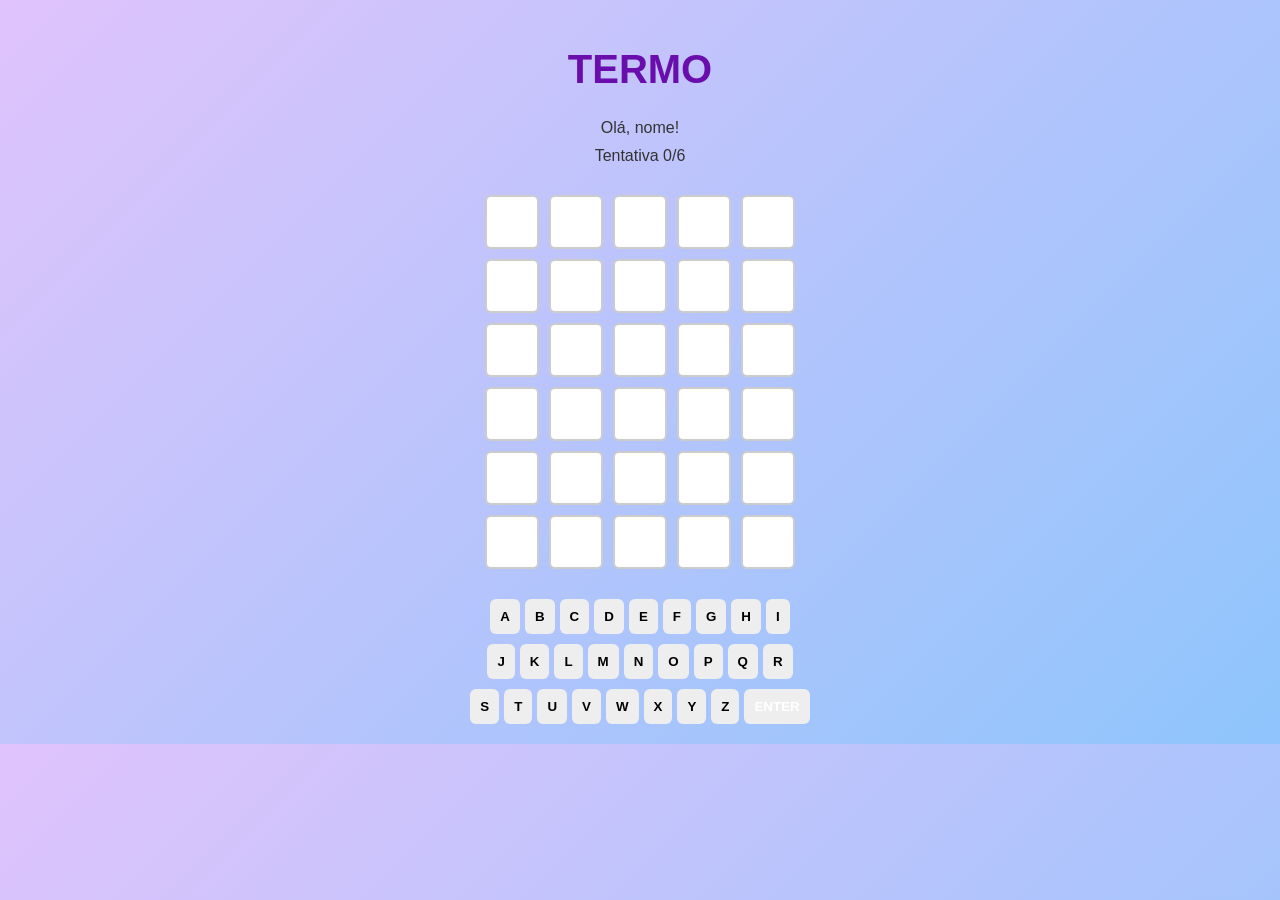
==== game/game.html @ f257c261 "Primeiro commit" ====
<!DOCTYPE html>
<html lang="pt-BR">
<head>
  <meta charset="UTF-8">
  <title>TERMO - Jogo</title>
  <link rel="stylesheet" href="css/game.css">
</head>
<body>
  <div class="container">
    <h1 class="title">TERMO</h1>
    <p class="subtitle">Olá, nome!</p>
    <p class="attempts">Tentativa 0/6</p>

    <!-- Grid de tentativas -->
    <div class="grid">
      <!-- 6 linhas, 5 colunas -->
      <!-- Cada linha pode ser preenchida via JS -->
      <div class="row">
        <div class="cell"></div><div class="cell"></div><div class="cell"></div><div class="cell"></div><div class="cell"></div>
      </div>
      <div class="row">
        <div class="cell"></div><div class="cell"></div><div class="cell"></div><div class="cell"></div><div class="cell"></div>
      </div>
      <div class="row">
        <div class="cell"></div><div class="cell"></div><div class="cell"></div><div class="cell"></div><div class="cell"></div>
      </div>
      <div class="row">
        <div class="cell"></div><div class="cell"></div><div class="cell"></div><div class="cell"></div><div class="cell"></div>
      </div>
      <div class="row">
        <div class="cell"></div><div class="cell"></div><div class="cell"></div><div class="cell"></div><div class="cell"></div>
      </div>
      <div class="row">
        <div class="cell"></div><div class="cell"></div><div class="cell"></div><div class="cell"></div><div class="cell"></div>
      </div>
    </div>

    <!-- Teclado virtual -->
    <div class="keyboard">
      <div class="keyboard-row">
        <button>A</button><button>B</button><button>C</button><button>D</button><button>E</button><button>F</button><button>G</button><button>H</button><button>I</button>
      </div>
      <div class="keyboard-row">
        <button>J</button><button>K</button><button>L</button><button>M</button><button>N</button><button>O</button><button>P</button><button>Q</button><button>R</button>
      </div>
      <div class="keyboard-row">
        <button>S</button><button>T</button><button>U</button><button>V</button><button>W</button><button>X</button><button>Y</button><button>Z</button>
        <button class="enter">ENTER</button>
      </div>
    </div>
  </div>

  <script src="js/game.js"></script>
</body>
</html>
---- game/css/game.css ----
body {
  font-family: Arial, sans-serif;
  margin: 0;
  padding: 0;
  background: linear-gradient(135deg, #e0c3fc, #8ec5fc);
  text-align: center;
}

.container {
  max-width: 600px;
  margin: 0 auto;
  padding: 20px;
}

.title {
  font-size: 2.5rem;
  color: #6a0dad;
}

.subtitle, .attempts {
  margin: 10px 0;
  color: #333;
}

.grid {
  display: flex;
  flex-direction: column;
  gap: 10px;
  margin: 30px 0;
}

.row {
  display: flex;
  justify-content: center;
  gap: 10px;
}

.cell {
  width: 50px;
  height: 50px;
  border: 2px solid #ccc;
  border-radius: 6px;
  background: #fff;
  font-size: 1.5rem;
  display: flex;
  align-items: center;
  justify-content: center;
}

.keyboard {
  display: flex;
  flex-direction: column;
  gap: 10px;
}

.keyboard-row {
  display: flex;
  justify-content: center;
  gap: 5px;
}

.keyboard button {
  padding: 10px;
  border: none;
  border-radius: 6px;
  background: #eee;
  font-weight: bold;
  cursor: pointer;
}

.keyboard button:hover {
  background: #ddd;
}

.enter {
  background: #6a0dad;
  color: #fff;
}
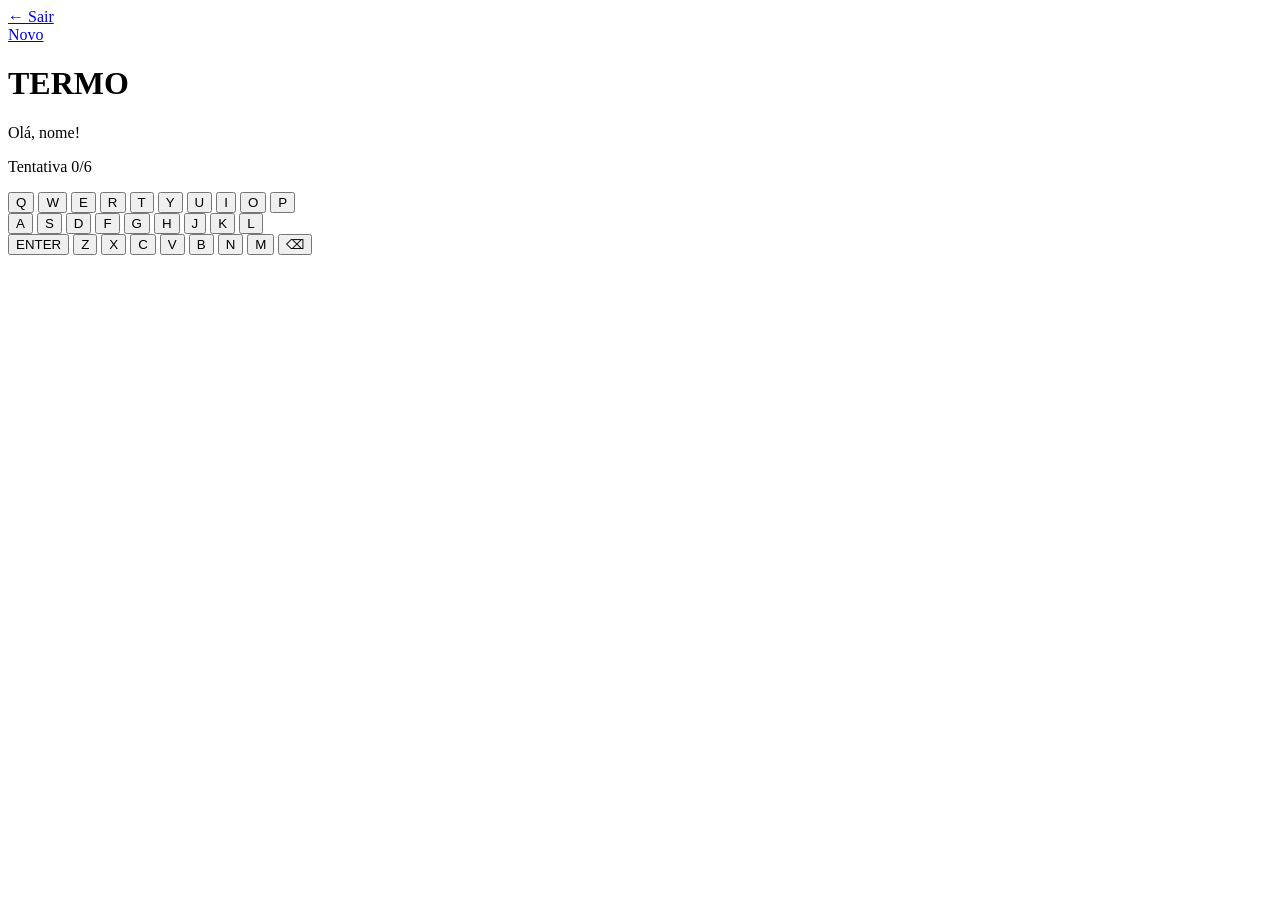
==== commit ac452064: "Update game.html" ====
--- a/game/game.html
+++ b/game/game.html
@@ -1,55 +1,108 @@
 <!DOCTYPE html>
 <html lang="pt-BR">
 <head>
-  <meta charset="UTF-8">
-  <title>TERMO - Jogo</title>
-  <link rel="stylesheet" href="css/game.css">
+    <meta charset="UTF-8">
+    <title>TERMO - Jogo</title>
+    <link rel="stylesheet" href="game_style.css">
 </head>
 <body>
-  <div class="container">
+    <div class="top">
+        <div class="back">
+            <a href="../index.html">← Sair</a>
+        </div>
+        <div class="new">
+            <a href="game.html"> Novo</a>
+        </div>
+    </div>
     <h1 class="title">TERMO</h1>
     <p class="subtitle">Olá, nome!</p>
     <p class="attempts">Tentativa 0/6</p>
+    <div class="card">
+        <!-- Grid de tentativas -->
+        <div class="grid">
+            <!-- 6 linhas, 5 colunas -->
+            <!-- Cada linha pode ser preenchida via JS -->
+            <div class="row">
+                <div class="cell"></div>
+                <div class="cell"></div>
+                <div class="cell"></div>
+                <div class="cell"></div>
+                <div class="cell"></div>
+            </div>
+            <div class="row">
+                <div class="cell"></div>
+                <div class="cell"></div>
+                <div class="cell"></div>
+                <div class="cell"></div>
+                <div class="cell"></div>
+            </div>
+            <div class="row">
+                <div class="cell"></div>
+                <div class="cell"></div>
+                <div class="cell"></div>
+                <div class="cell"></div>
+                <div class="cell"></div>
+            </div>
+            <div class="row">
+                <div class="cell"></div>
+                <div class="cell"></div>
+                <div class="cell"></div>
+                <div class="cell"></div>
+                <div class="cell"></div>
+            </div>
+            <div class="row">
+                <div class="cell"></div>
+                <div class="cell"></div>
+                <div class="cell"></div>
+                <div class="cell"></div>
+                <div class="cell"></div>
+            </div>
+            <div class="row">
+                <div class="cell"></div>
+                <div class="cell"></div>
+                <div class="cell"></div>
+                <div class="cell"></div>
+                <div class="cell"></div>
+            </div>
+        </div>
 
-    <!-- Grid de tentativas -->
-    <div class="grid">
-      <!-- 6 linhas, 5 colunas -->
-      <!-- Cada linha pode ser preenchida via JS -->
-      <div class="row">
-        <div class="cell"></div><div class="cell"></div><div class="cell"></div><div class="cell"></div><div class="cell"></div>
-      </div>
-      <div class="row">
-        <div class="cell"></div><div class="cell"></div><div class="cell"></div><div class="cell"></div><div class="cell"></div>
-      </div>
-      <div class="row">
-        <div class="cell"></div><div class="cell"></div><div class="cell"></div><div class="cell"></div><div class="cell"></div>
-      </div>
-      <div class="row">
-        <div class="cell"></div><div class="cell"></div><div class="cell"></div><div class="cell"></div><div class="cell"></div>
-      </div>
-      <div class="row">
-        <div class="cell"></div><div class="cell"></div><div class="cell"></div><div class="cell"></div><div class="cell"></div>
-      </div>
-      <div class="row">
-        <div class="cell"></div><div class="cell"></div><div class="cell"></div><div class="cell"></div><div class="cell"></div>
-      </div>
-    </div>
-
-    <!-- Teclado virtual -->
-    <div class="keyboard">
-      <div class="keyboard-row">
-        <button>A</button><button>B</button><button>C</button><button>D</button><button>E</button><button>F</button><button>G</button><button>H</button><button>I</button>
-      </div>
-      <div class="keyboard-row">
-        <button>J</button><button>K</button><button>L</button><button>M</button><button>N</button><button>O</button><button>P</button><button>Q</button><button>R</button>
-      </div>
-      <div class="keyboard-row">
-        <button>S</button><button>T</button><button>U</button><button>V</button><button>W</button><button>X</button><button>Y</button><button>Z</button>
-        <button class="enter">ENTER</button>
-      </div>
-    </div>
-  </div>
-
-  <script src="js/game.js"></script>
-</body>
+        <!-- Teclado virtual -->
+        <div class="keyboard">
+            <div class="keyboard-row">
+                <button class="letter">Q</button>
+                <button class="letter">W</button>
+                <button class="letter">E</button>
+                <button class="letter">R</button>
+                <button class="letter">T</button>
+                <button class="letter">Y</button>
+                <button class="letter">U</button>
+                <button class="letter">I</button>
+                <button class="letter">O</button>
+                <button class="letter">P</button>
+            </div>
+            <div class="keyboard-row">
+                <button class="letter">A</button>
+                <button class="letter">S</button>
+                <button class="letter">D</button>
+                <button class="letter">F</button>
+                <button class="letter">G</button>
+                <button class="letter">H</button>
+                <button class="letter">J</button>
+                <button class="letter">K</button>
+                <button class="letter">L</button>
+            </div>
+            <div class="keyboard-row">
+                <button class="special">ENTER</button>    
+                <button class="letter">Z</button>
+                <button class="letter">X</button>
+                <button class="letter">C</button>
+                <button class="letter">V</button>
+                <button class="letter">B</button>
+                <button class="letter">N</button>
+                <button class="letter">M</button>
+                <button class="special">⌫</button>
+            </div>
+        </div>
+        <script src="js/game.js"></script>
+    </body>
 </html>
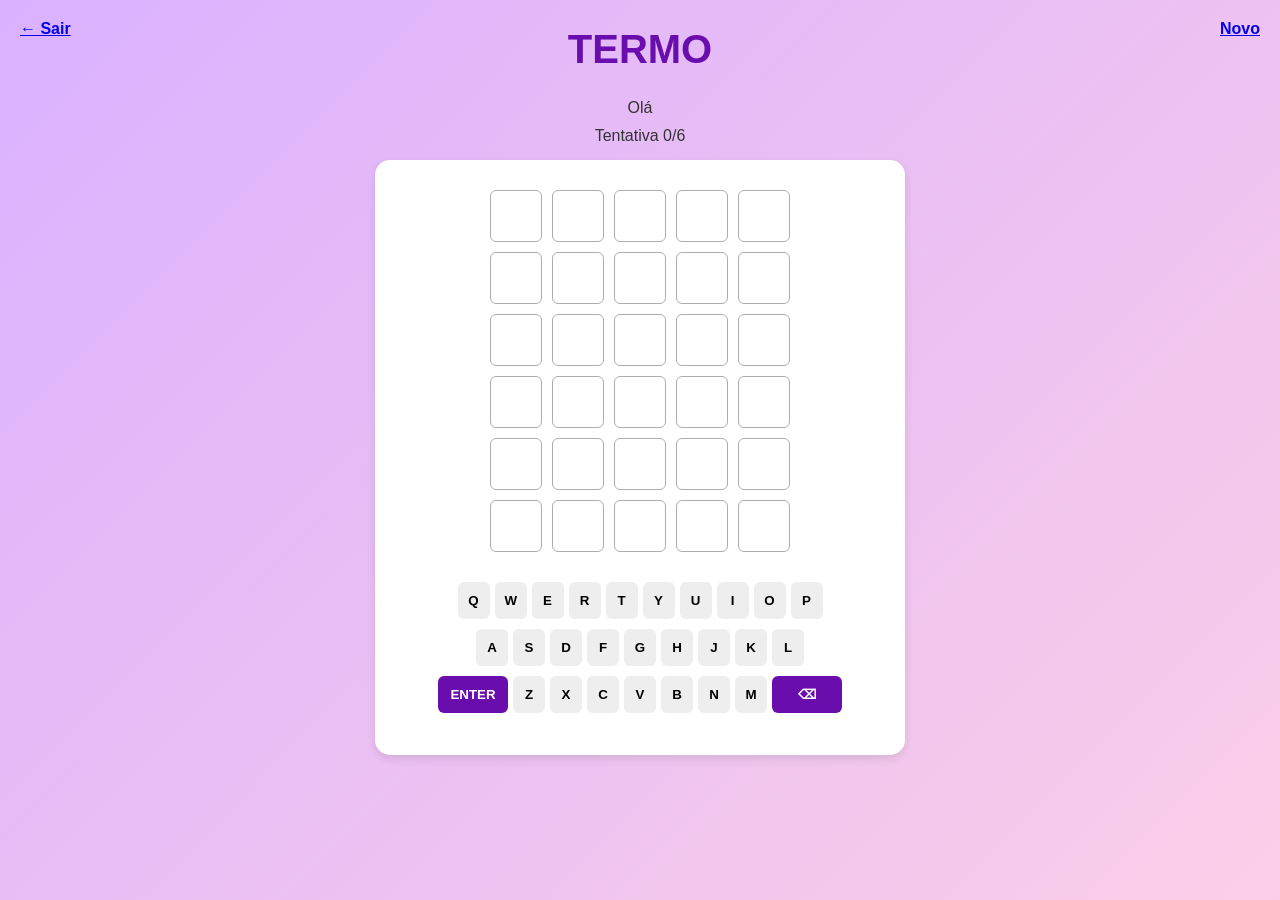
==== commit 28c62651: "js pro jogo funcionar e um json de palavras" ====
--- a/game/game.html
+++ b/game/game.html
@@ -1,108 +1,111 @@
-<!DOCTYPE html>
+<!doctype html>
 <html lang="pt-BR">
-<head>
-    <meta charset="UTF-8">
+  <head>
+    <meta charset="UTF-8" />
     <title>TERMO - Jogo</title>
-    <link rel="stylesheet" href="game_style.css">
-</head>
-<body>
+    <link rel="icon" type="image/png" href="../images/iconTPurple.png" />
+    <link rel="stylesheet" href="./css/game_style.css" />
+  </head>
+  <body>
     <div class="top">
-        <div class="back">
-            <a href="../index.html">← Sair</a>
+      <div class="back">
+        <a href="../index.html">← Sair</a>
+      </div>
+      <div class="new">
+        <a href="game.html">Novo</a>
+      </div>
+    </div>
+
+    <h1 class="title">TERMO</h1>
+    <p class="subtitle">Olá</p>
+    <p class="attempts">Tentativa 0/6</p>
+
+    <div class="card">
+      <!-- Grid de tentativas -->
+      <div class="grid">
+        <div class="row">
+          <div class="cell"></div>
+          <div class="cell"></div>
+          <div class="cell"></div>
+          <div class="cell"></div>
+          <div class="cell"></div>
         </div>
-        <div class="new">
-            <a href="game.html"> Novo</a>
+        <div class="row">
+          <div class="cell"></div>
+          <div class="cell"></div>
+          <div class="cell"></div>
+          <div class="cell"></div>
+          <div class="cell"></div>
         </div>
+        <div class="row">
+          <div class="cell"></div>
+          <div class="cell"></div>
+          <div class="cell"></div>
+          <div class="cell"></div>
+          <div class="cell"></div>
+        </div>
+        <div class="row">
+          <div class="cell"></div>
+          <div class="cell"></div>
+          <div class="cell"></div>
+          <div class="cell"></div>
+          <div class="cell"></div>
+        </div>
+        <div class="row">
+          <div class="cell"></div>
+          <div class="cell"></div>
+          <div class="cell"></div>
+          <div class="cell"></div>
+          <div class="cell"></div>
+        </div>
+        <div class="row">
+          <div class="cell"></div>
+          <div class="cell"></div>
+          <div class="cell"></div>
+          <div class="cell"></div>
+          <div class="cell"></div>
+        </div>
+      </div>
+
+      <!-- Teclado virtual -->
+      <div class="keyboard">
+        <div class="keyboard-row">
+          <button class="letter">Q</button>
+          <button class="letter">W</button>
+          <button class="letter">E</button>
+          <button class="letter">R</button>
+          <button class="letter">T</button>
+          <button class="letter">Y</button>
+          <button class="letter">U</button>
+          <button class="letter">I</button>
+          <button class="letter">O</button>
+          <button class="letter">P</button>
+        </div>
+        <div class="keyboard-row">
+          <button class="letter">A</button>
+          <button class="letter">S</button>
+          <button class="letter">D</button>
+          <button class="letter">F</button>
+          <button class="letter">G</button>
+          <button class="letter">H</button>
+          <button class="letter">J</button>
+          <button class="letter">K</button>
+          <button class="letter">L</button>
+        </div>
+        <div class="keyboard-row">
+          <button class="special">ENTER</button>
+          <button class="letter">Z</button>
+          <button class="letter">X</button>
+          <button class="letter">C</button>
+          <button class="letter">V</button>
+          <button class="letter">B</button>
+          <button class="letter">N</button>
+          <button class="letter">M</button>
+          <button class="special">⌫</button>
+        </div>
+      </div>
     </div>
-    <h1 class="title">TERMO</h1>
-    <p class="subtitle">Olá, nome!</p>
-    <p class="attempts">Tentativa 0/6</p>
-    <div class="card">
-        <!-- Grid de tentativas -->
-        <div class="grid">
-            <!-- 6 linhas, 5 colunas -->
-            <!-- Cada linha pode ser preenchida via JS -->
-            <div class="row">
-                <div class="cell"></div>
-                <div class="cell"></div>
-                <div class="cell"></div>
-                <div class="cell"></div>
-                <div class="cell"></div>
-            </div>
-            <div class="row">
-                <div class="cell"></div>
-                <div class="cell"></div>
-                <div class="cell"></div>
-                <div class="cell"></div>
-                <div class="cell"></div>
-            </div>
-            <div class="row">
-                <div class="cell"></div>
-                <div class="cell"></div>
-                <div class="cell"></div>
-                <div class="cell"></div>
-                <div class="cell"></div>
-            </div>
-            <div class="row">
-                <div class="cell"></div>
-                <div class="cell"></div>
-                <div class="cell"></div>
-                <div class="cell"></div>
-                <div class="cell"></div>
-            </div>
-            <div class="row">
-                <div class="cell"></div>
-                <div class="cell"></div>
-                <div class="cell"></div>
-                <div class="cell"></div>
-                <div class="cell"></div>
-            </div>
-            <div class="row">
-                <div class="cell"></div>
-                <div class="cell"></div>
-                <div class="cell"></div>
-                <div class="cell"></div>
-                <div class="cell"></div>
-            </div>
-        </div>
 
-        <!-- Teclado virtual -->
-        <div class="keyboard">
-            <div class="keyboard-row">
-                <button class="letter">Q</button>
-                <button class="letter">W</button>
-                <button class="letter">E</button>
-                <button class="letter">R</button>
-                <button class="letter">T</button>
-                <button class="letter">Y</button>
-                <button class="letter">U</button>
-                <button class="letter">I</button>
-                <button class="letter">O</button>
-                <button class="letter">P</button>
-            </div>
-            <div class="keyboard-row">
-                <button class="letter">A</button>
-                <button class="letter">S</button>
-                <button class="letter">D</button>
-                <button class="letter">F</button>
-                <button class="letter">G</button>
-                <button class="letter">H</button>
-                <button class="letter">J</button>
-                <button class="letter">K</button>
-                <button class="letter">L</button>
-            </div>
-            <div class="keyboard-row">
-                <button class="special">ENTER</button>    
-                <button class="letter">Z</button>
-                <button class="letter">X</button>
-                <button class="letter">C</button>
-                <button class="letter">V</button>
-                <button class="letter">B</button>
-                <button class="letter">N</button>
-                <button class="letter">M</button>
-                <button class="special">⌫</button>
-            </div>
-        </div>
-        <script src="js/game.js"></script>
-    </body>
+    <script src="js/game.js"></script>
+  </body>
 </html>
--- a/game/css/game_style.css
+++ b/game/css/game_style.css
@@ -0,0 +1,202 @@
+body {
+  font-family: Arial, sans-serif;
+  margin: 0;
+  padding: 0;
+  background: linear-gradient(135deg, #dab1ff, #fbcee8);
+  text-align: center;
+  align-items: center;
+  height: 100vh;
+}
+
+.top {
+  display: flex;
+  flex-direction: row;
+  text-decoration: none;
+  color: #6a0dad;
+  font-weight: bold;
+  top: 20px;
+  left: 20px;
+}
+
+.back a {
+  position: absolute;
+  top: 20px;
+  left: 20px;
+}
+
+.new a {
+  position: absolute;
+  top: 20px;
+  right: 20px;
+}
+
+.card {
+  display: flex;
+  flex-direction: column;
+  background: #fff;
+  border-radius: 15px;
+  padding: 15px;
+  width: 500px;
+  box-shadow: 0 4px 10px rgba(0,0,0,0.1);
+  align-items: center;
+  margin: 15px auto 0;
+  margin-bottom: 30px;
+  height: 565px;
+}
+
+.title {
+  font-size: 2.5rem;
+  color: #6a0dad;
+}
+
+.subtitle, .attempts {
+  margin: 10px 0;
+  color: #333;
+}
+
+.grid {
+  display: flex;
+  flex-direction: column;
+  gap: 10px;
+  margin: 15px 0;
+}
+
+.row {
+  display: flex;
+  justify-content: center;
+  gap: 10px;
+}
+
+.cell {
+  width: 50px;
+  height: 50px;
+  border: 1.5px solid #adadad;
+  border-radius: 6px;
+  background: #fff;
+  font-size: 1.5rem;
+  display: flex;
+  align-items: center;
+  justify-content: center;
+}
+
+.keyboard {
+  display: flex;
+  flex-direction: column;
+  gap: 10px;
+  margin: 15px;
+}
+
+.keyboard-row {
+  display: flex;
+  flex-direction: row;
+  justify-content: center;
+  align-items: center;
+  gap: 5px;
+}
+
+.keyboard button {
+  padding: 10px;
+  border: none;
+  border-radius: 6px;
+  font-weight: bold;
+  cursor: pointer;
+}
+
+.letter {
+  background: #eee;
+  width: 32px;
+  height: 37px;
+}
+
+.keyboard button:hover {
+  background: #ddd;
+}
+
+.special {
+  width: 70px;
+  height: 37px;
+  background: #6a0dad;
+  color: #fff;
+}
+
+
+
+.cell.preenchida {
+  border-color: #888;
+  transform: scale(1.05);
+  transition: transform 0.1s;
+}
+
+.cell.revelando {
+  animation: virar 0.4s ease forwards;
+}
+
+@keyframes virar {
+  0%   { transform: rotateX(0deg); }
+  50%  { transform: rotateX(90deg); }
+  100% { transform: rotateX(0deg); }
+}
+
+/* Resultado das letras nas células */
+.cell.certo {
+  background-color: #538d4e;
+  border-color: #538d4e;
+  color: #fff;
+}
+
+.cell.presente {
+  background-color: #b59f3b;
+  border-color: #b59f3b;
+  color: #fff;
+}
+
+.cell.errado {
+  background-color: #3a3a3c;
+  border-color: #3a3a3c;
+  color: #fff;
+}
+
+/* Resultado nas teclas do teclado */
+.letter.certo,
+.special.certo {
+  background-color: #538d4e;
+  border-color: #538d4e;
+  color: #fff;
+}
+
+.letter.presente,
+.special.presente {
+  background-color: #b59f3b;
+  border-color: #b59f3b;
+  color: #fff;
+}
+
+.letter.errado,
+.special.errado {
+  background-color: #3a3a3c;
+  border-color: #3a3a3c;
+  color: #888;
+}
+
+/* Mensagem de feedback */
+#mensagem {
+  text-align: center;
+  margin: 1rem auto;
+  padding: 0.6rem 1.4rem;
+  border-radius: 8px;
+  font-weight: bold;
+  font-size: 1rem;
+  background-color: #222;
+  color: #fff;
+  max-width: 320px;
+  opacity: 1;
+  transition: opacity 0.6s ease;
+}
+
+#mensagem.visivel {
+  display: block;
+}
+
+#mensagem.fade-out {
+  opacity: 0;
+}
